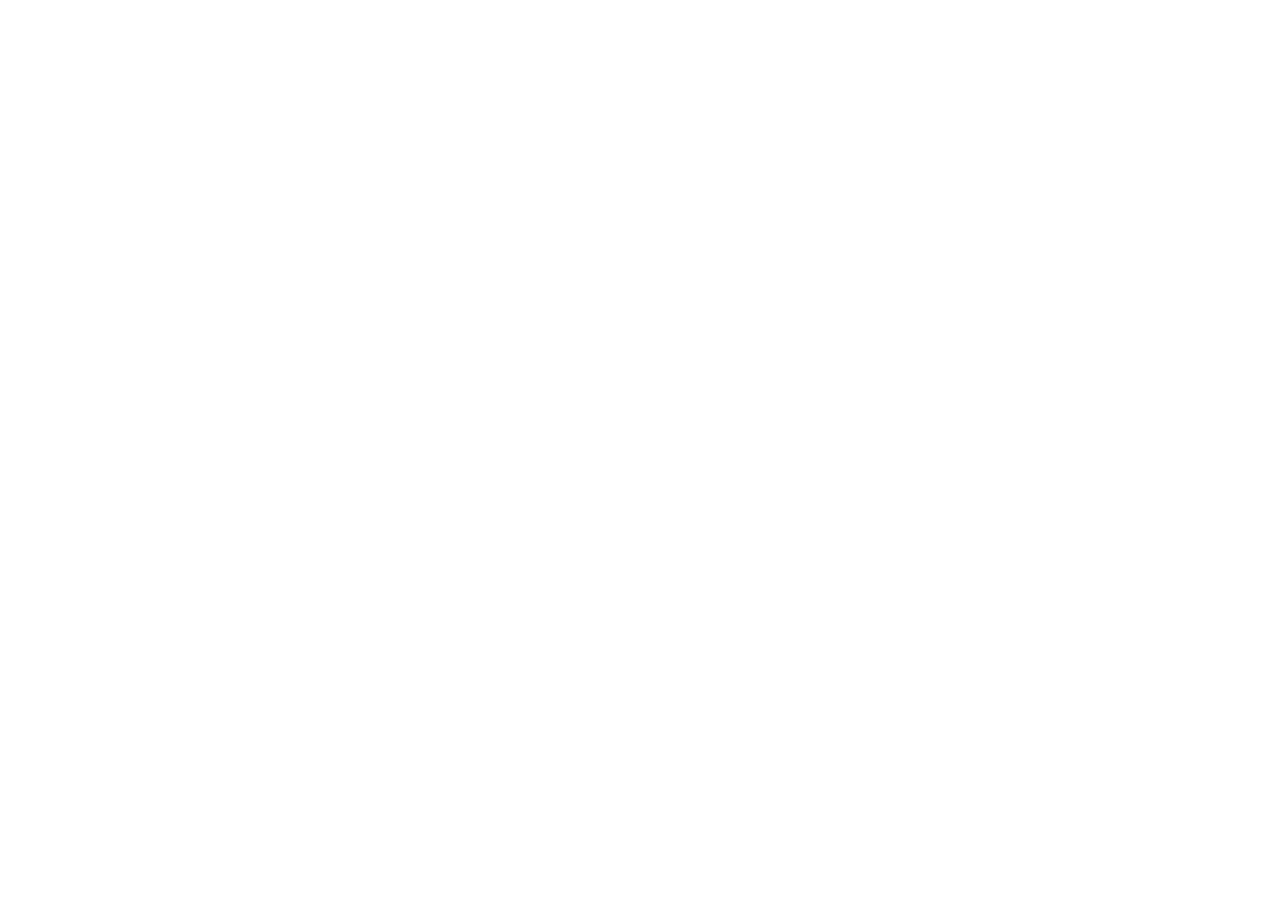
==== index.html @ fb6ebbac "teste" ====
<!DOCTYPE html>
<html lang="en">
<head>
    <meta charset="UTF-8">
    <meta name="viewport" content="width=device-width, initial-scale=1.0">
    <title>Bookmory</title>
</head>
<header>
    
</header>
<body>
    
</body>
</html>
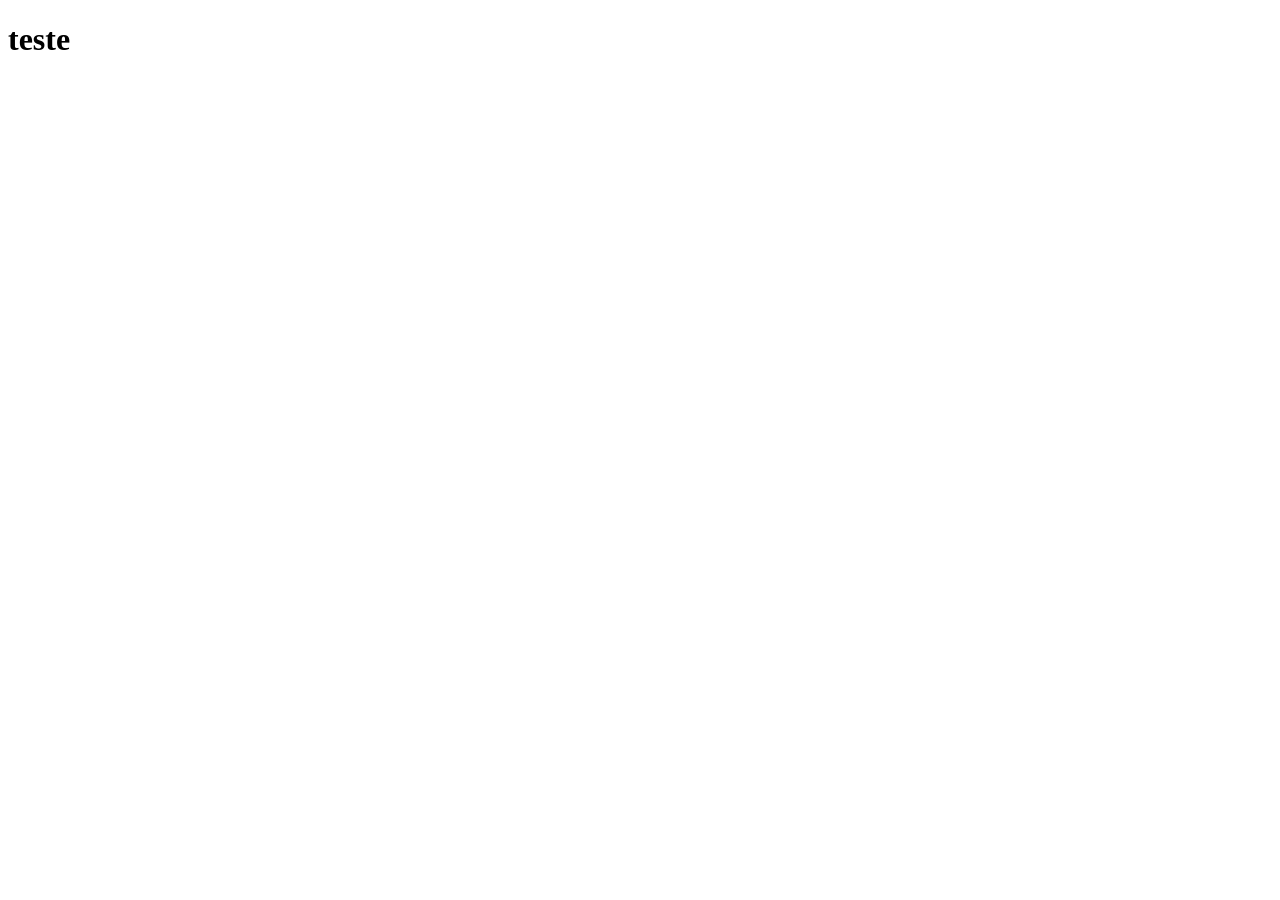
==== commit 6025ff62: "teste" ====
--- a/index.html
+++ b/index.html
@@ -1,14 +1,14 @@
 <!DOCTYPE html>
-<html lang="en">
+<html lang="pt-br">
 <head>
     <meta charset="UTF-8">
     <meta name="viewport" content="width=device-width, initial-scale=1.0">
     <title>Bookmory</title>
 </head>
 <header>
-    
+
 </header>
 <body>
-    
+    <h1>teste</h1>
 </body>
 </html>
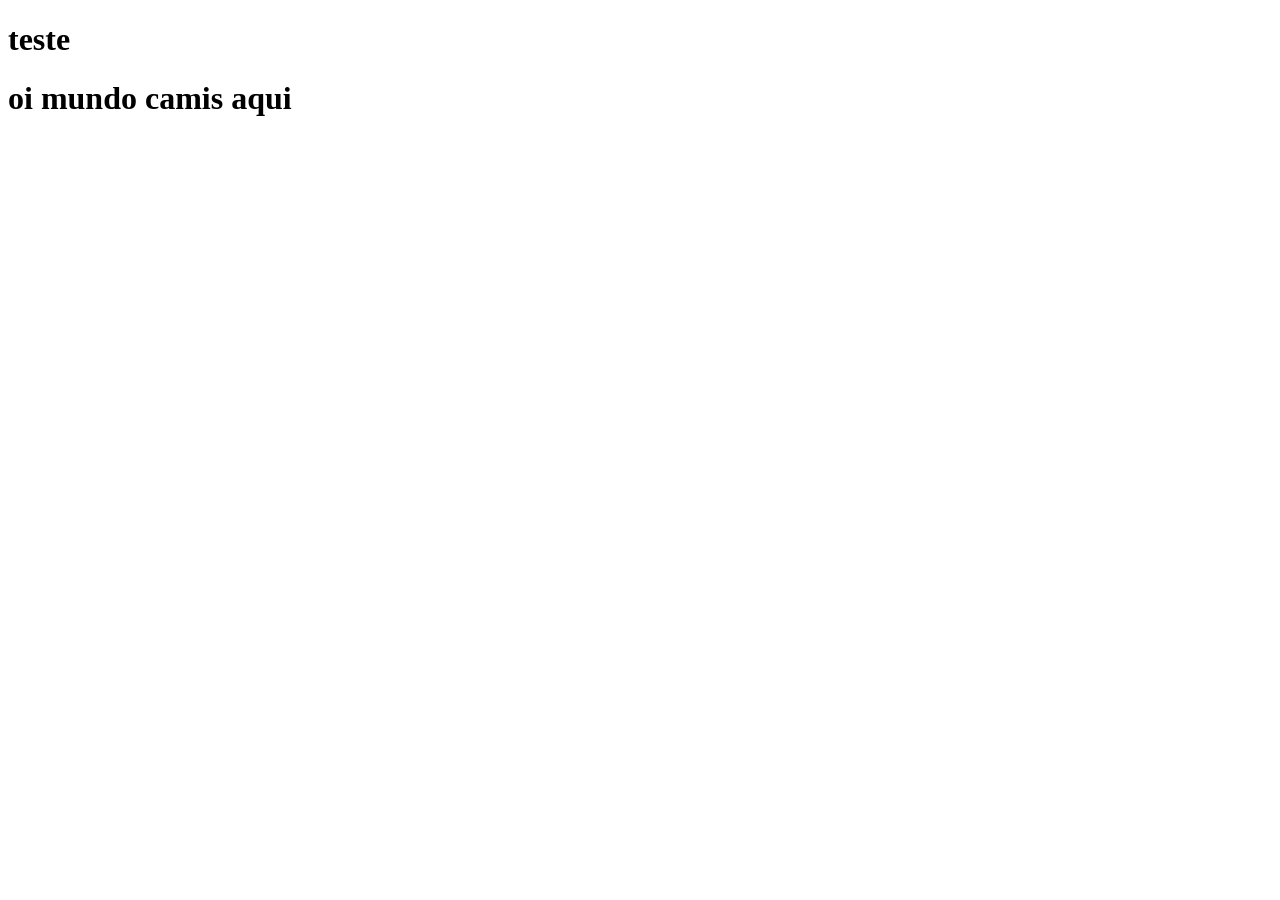
==== commit 2ff22ed0: "ciação do h1" ====
--- a/index.html
+++ b/index.html
@@ -10,5 +10,6 @@
 </header>
 <body>
     <h1>teste</h1>
+    <h1>oi mundo camis aqui</h1>
 </body>
 </html>
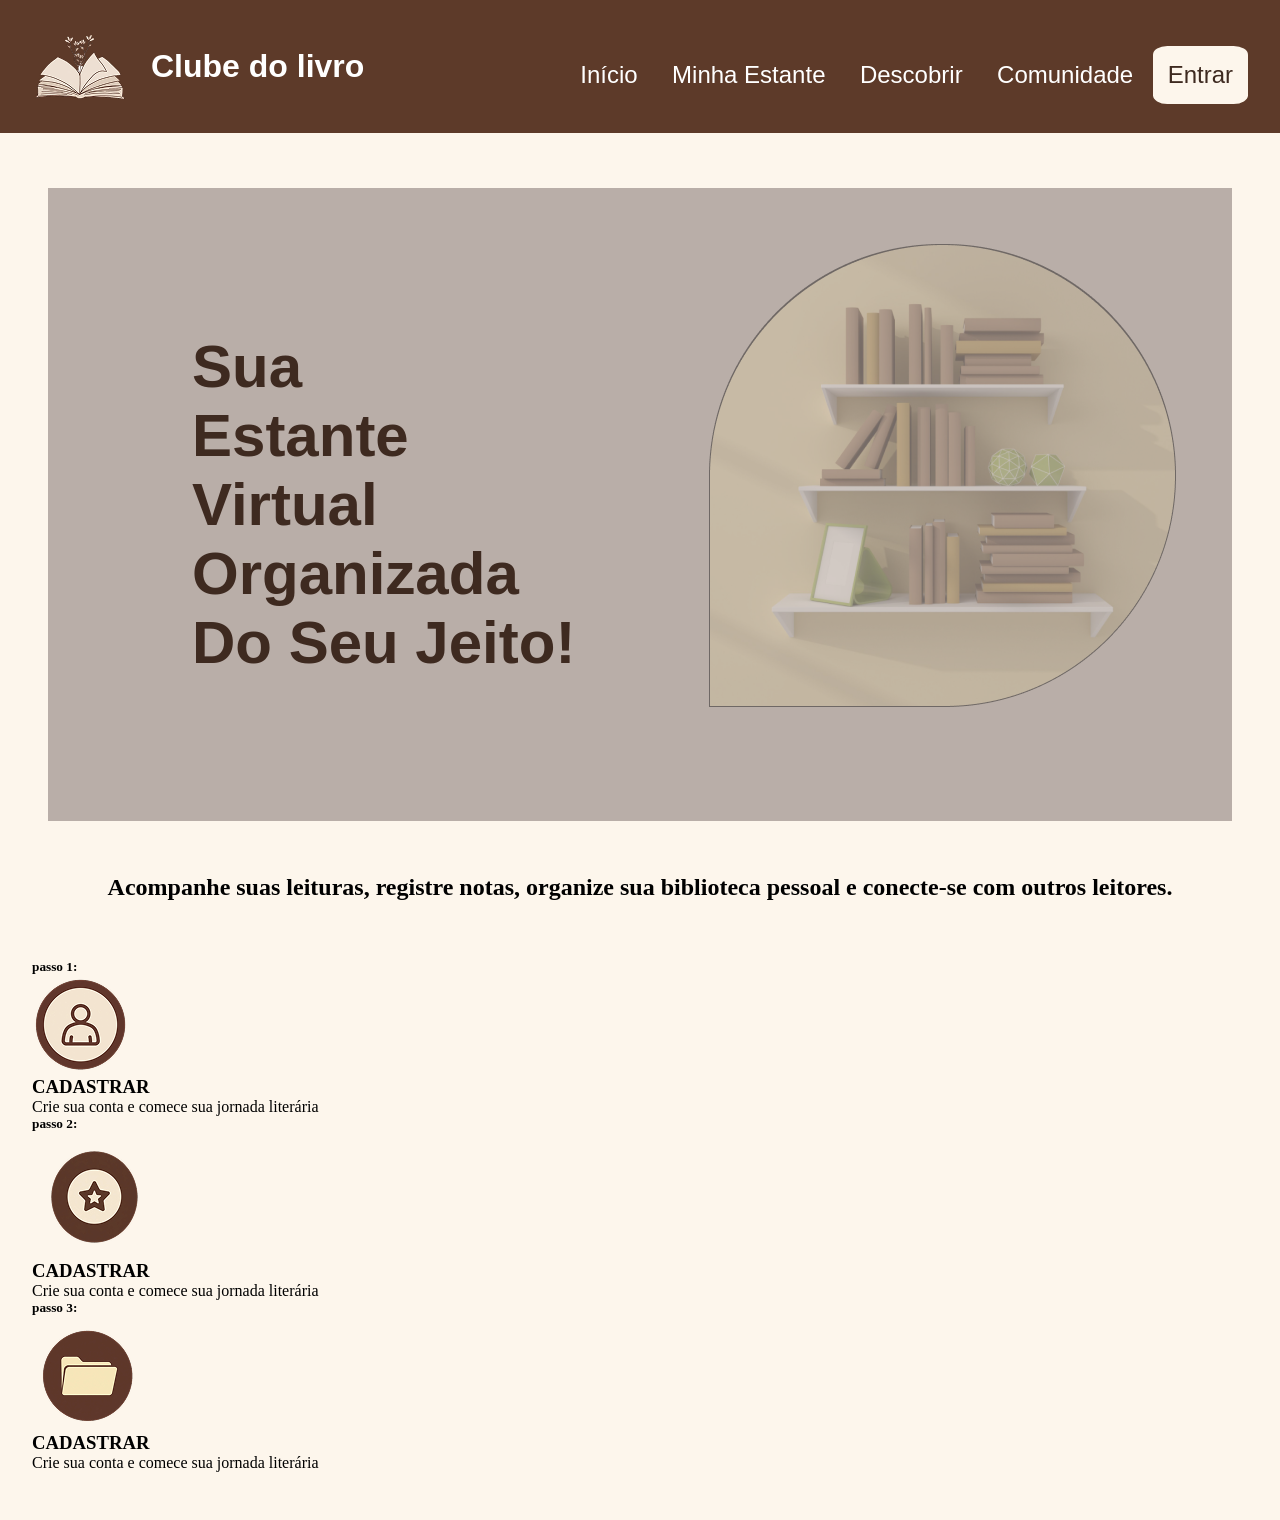
==== commit 31018ff7: "Home1 teste" ====
--- a/index.html
+++ b/index.html
@@ -1,15 +1,67 @@
 <!DOCTYPE html>
 <html lang="pt-br">
+
 <head>
     <meta charset="UTF-8">
     <meta name="viewport" content="width=device-width, initial-scale=1.0">
+    <link rel="stylesheet" href="/css/style.css">
     <title>Bookmory</title>
 </head>
-<header>
 
+<header class="header">
+    <section>
+        <div><img src="assets/HOME_1/Logo.png" alt="Logo"></div>
+        <h1>Clube do livro</h1>
+
+        <nav class="navbar">
+            <a href="pages/Início.html">Início</a>
+            <a href="pages/MinhaEstante.html">Minha Estante</a>
+            <a href="pages/Descobrir.html">Descobrir</a>
+            <a href="pages/Comunidade.html">Comunidade</a>
+            <a href="pages/Entrar.html" class="btn">Entrar</a>
+        </nav>
+
+    </section>
 </header>
+
 <body>
-    <h1>teste</h1>
-    <h1>oi mundo camis aqui</h1>
+    <section class="firstDiv">
+        <div>
+            <h2>Sua <br>Estante Virtual <br> Organizada <br>Do Seu Jeito!</h2>
+        </div>
+
+        <div>
+            <img src="assets/HOME_1/estanteLivros.png" class="imglivro" alt="Livros">
+        </div>
+    </section>
+    <h6>Acompanhe suas leituras, registre notas, organize sua biblioteca pessoal e conecte-se com outros leitores.</h6>
+
+    <section>
+        <div class="box">
+            <div class="cadastrar">
+                <h5>passo 1:</h5>
+                <img src="assets/HOME_1/icon user 1.png" alt="user">
+                <h3>CADASTRAR</h3>
+                <p>Crie sua conta e comece sua jornada literária</h6>
+            </div>
+
+            <div class="avaliar">
+                <h5>passo 2:</h5>
+                <img src="assets/HOME_1/icon estrela 1.png" alt="user">
+                <h3>CADASTRAR</h3>
+                <p>Crie sua conta e comece sua jornada literária</p>
+                </div>
+
+            <div class="organizar">
+                <h5>passo 3:</h5>
+                <img src="assets/HOME_1/icon pasta 1.png" alt="user">
+                <h3>CADASTRAR</h3>
+                <p>Crie sua conta e comece sua jornada literária</p>
+            </div>
+        </div>
+    </section>
+
+
 </body>
+
 </html>
--- a/css/style.css
+++ b/css/style.css
@@ -0,0 +1,122 @@
+:root {
+  --header-color: #5d3a29;
+  --main-color: #fdf6ec;
+  --back-card: #B9AEA8;
+  --txt-color: #3e2a20;
+}
+/* usar o "var" para pegar essas cores */
+/* h2{
+    color: var(--header-color);
+} */
+
+* {
+    margin: 0;
+    padding: 0;
+    outline: none;
+    border: none;
+    text-transform: none;
+    transition: 0.2s linear;
+}
+h1{
+    font-size: 2rem;
+    text-align: left;
+    margin: 0px;
+    color: white;
+}
+
+h6{
+    font-size: 1.5rem;
+    margin: 5px;
+    padding: 5px;
+    text-align: center;
+}
+
+.header{
+    position: fixed;
+    background-color: var(--header-color);
+    top: 0;
+    right: 0;
+    left: 0;
+    z-index: 99;
+    text-decoration: none;
+    font-family: Verdana, Geneva, Tahoma, sans-serif;
+}
+.header h1 {
+    padding: 1.5rem;
+    font-size: 2rem;
+    margin: 0;
+    text-align: left;
+    margin-right: auto;
+}
+
+.header section{
+    display: flex;
+    align-items: center;        justify-content: space-between;
+    padding-top: 1.5rem;
+    padding-bottom: 1.5rem;    
+}
+
+.navbar a{
+    padding: 15px;
+    align-items: center;
+    font-size: 1.5rem;
+    text-decoration: none;
+}
+/* Efeito ao passar o mause */
+.navbar a:hover{
+    border-bottom: 0.1rem solid var(--main-color);
+    padding-bottom: 1rem;
+    font-size: 1.7rem;
+}
+
+a{
+    color: white;
+}
+
+
+body{
+    background-color:var(--main-color);
+    padding-top: 140px;
+}
+
+section{
+    padding: 3rem 2rem;
+    margin: 0 auto;
+    max-width: 1500px;
+}
+
+.firstDiv{
+    display: flex;
+    margin: 3rem;
+    padding: 3rem;
+    gap: 2rem;
+    justify-content: space-between;
+    background-color: var(--back-card);
+    /* border: 1px solid black; */
+    font-size: 2.5rem;
+}
+.firstDiv h2{
+    padding: 6rem;
+    color: var(--txt-color);
+    font-family: 'Segoe UI', Tahoma, Geneva, Verdana, sans-serif;
+}
+
+.firstDiv .imglivro{
+    margin: 0.5rem;
+    align-items: center;
+    margin-left: auto;
+    display: block;
+}
+.btn{
+    background: var(--main-color);
+    color: var(--txt-color);
+    cursor: pointer;
+    margin-top: 1rem;
+    display: inline-block;
+    text-decoration: none;
+    border-radius: 15%;
+}
+
+.box{
+
+}
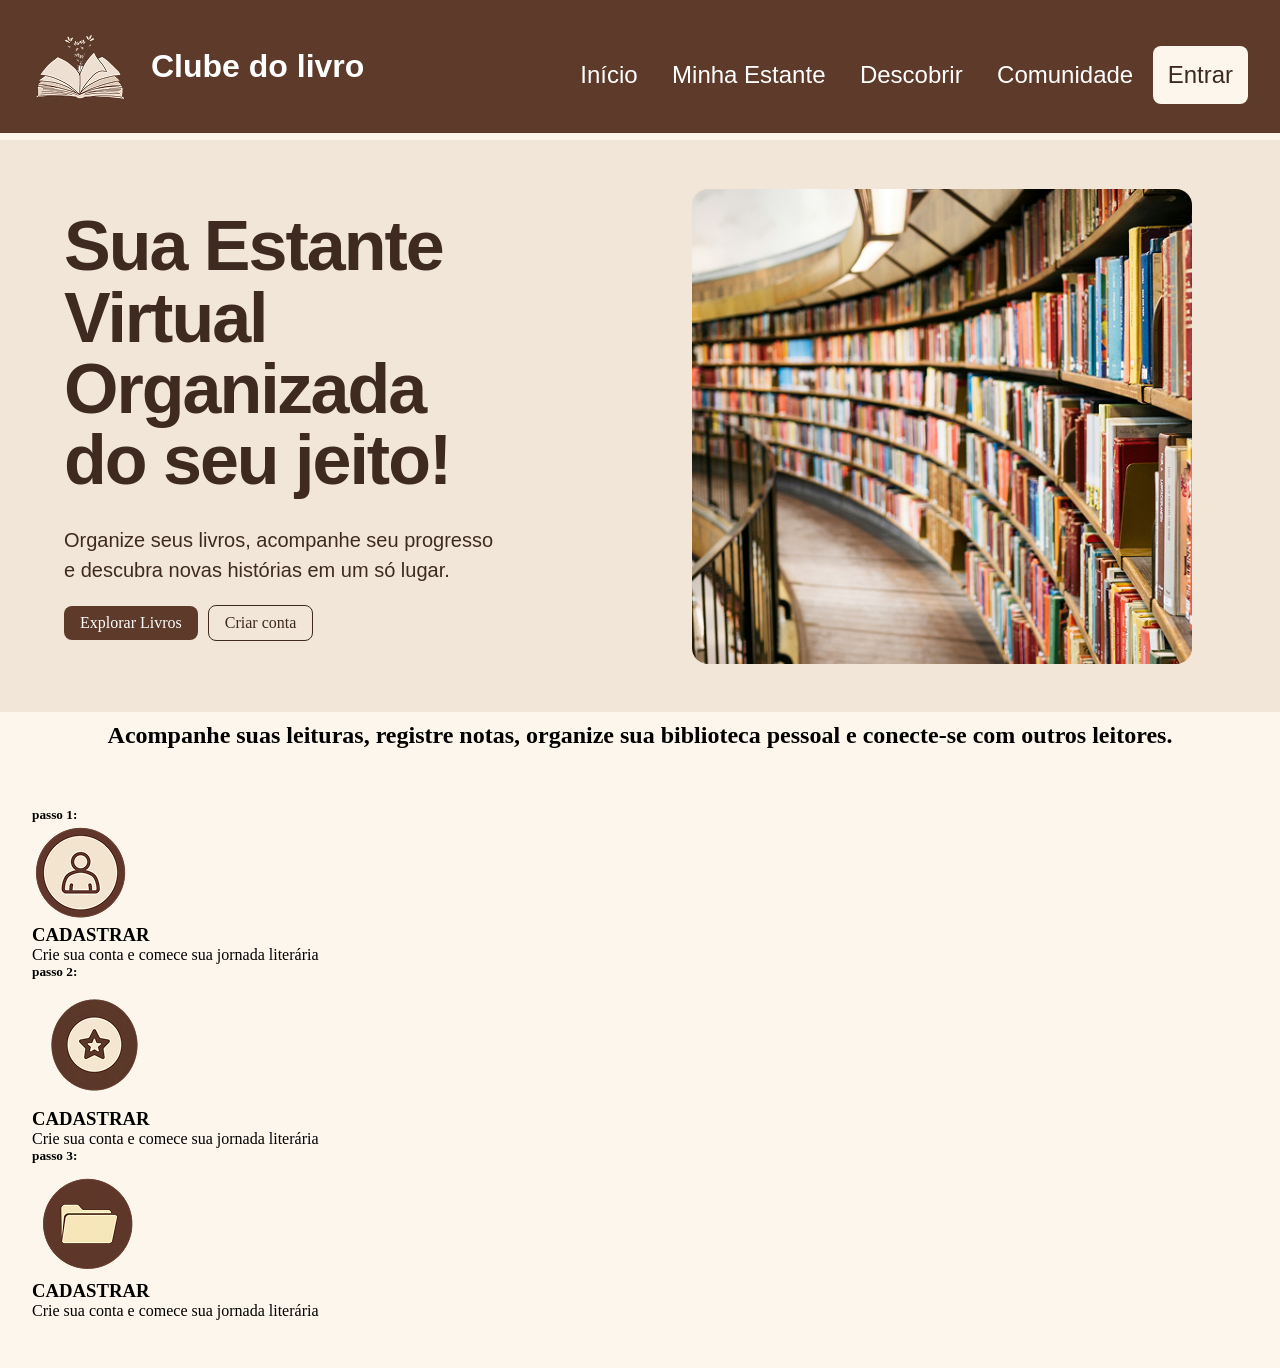
==== commit bcbb5b2d: "arrumando Home e pages/assets" ====
--- a/index.html
+++ b/index.html
@@ -10,7 +10,7 @@
 
 <header class="header">
     <section>
-        <div><img src="assets/HOME_1/Logo.png" alt="Logo"></div>
+        <div><img src="assets/1_HOME_1/Logo.png" alt="Logo"></div>
         <h1>Clube do livro</h1>
 
         <nav class="navbar">
@@ -26,12 +26,17 @@
 
 <body>
     <section class="firstDiv">
-        <div>
-            <h2>Sua <br>Estante Virtual <br> Organizada <br>Do Seu Jeito!</h2>
+        <div class="hero-content">
+            <h2>Sua Estante Virtual<br>Organizada<br>do seu jeito!</h2>
+            <p>Organize seus livros, acompanhe seu progresso e descubra novas histórias em um só lugar.</p>
+            <div class="hero-actions">
+                <a class="btn2" href="pages/Descobrir.html">Explorar Livros</a>
+                <a class="btn3" href="pages/Cadastro.html">Criar conta</a>
+            </div>
         </div>
 
         <div>
-            <img src="assets/HOME_1/estanteLivros.png" class="imglivro" alt="Livros">
+            <img src="assets/1_HOME_1/biblioteca.png" class="imglivro" alt="Livros">
         </div>
     </section>
     <h6>Acompanhe suas leituras, registre notas, organize sua biblioteca pessoal e conecte-se com outros leitores.</h6>
@@ -40,21 +45,21 @@
         <div class="box">
             <div class="cadastrar">
                 <h5>passo 1:</h5>
-                <img src="assets/HOME_1/icon user 1.png" alt="user">
+                <img src="assets/1_HOME_1/icon user 1.png" alt="user">
                 <h3>CADASTRAR</h3>
                 <p>Crie sua conta e comece sua jornada literária</h6>
             </div>
 
             <div class="avaliar">
                 <h5>passo 2:</h5>
-                <img src="assets/HOME_1/icon estrela 1.png" alt="user">
+                <img src="assets/1_HOME_1/icon estrela 1.png" alt="user">
                 <h3>CADASTRAR</h3>
                 <p>Crie sua conta e comece sua jornada literária</p>
                 </div>
 
             <div class="organizar">
                 <h5>passo 3:</h5>
-                <img src="assets/HOME_1/icon pasta 1.png" alt="user">
+                <img src="assets/1_HOME_1/icon pasta 1.png" alt="user">
                 <h3>CADASTRAR</h3>
                 <p>Crie sua conta e comece sua jornada literária</p>
             </div>
--- a/css/style.css
+++ b/css/style.css
@@ -1,5 +1,7 @@
 :root {
   --header-color: #5d3a29;
+  --cor-fundo1home: #F1E6D8; 
+  --cor-fundoCard: #FBF7F0;
   --main-color: #fdf6ec;
   --back-card: #B9AEA8;
   --txt-color: #3e2a20;
@@ -40,6 +42,7 @@
     z-index: 99;
     text-decoration: none;
     font-family: Verdana, Geneva, Tahoma, sans-serif;
+    /* border-radius: 0 0 35px 35px; */
 }
 .header h1 {
     padding: 1.5rem;
@@ -86,26 +89,52 @@
 }
 
 .firstDiv{
-    display: flex;
-    margin: 3rem;
-    padding: 3rem;
-    gap: 2rem;
-    justify-content: space-between;
-    background-color: var(--back-card);
-    /* border: 1px solid black; */
-    font-size: 2.5rem;
+    display: grid;
+    grid-template-columns: minmax(0, 1fr) 380px;
+    margin: auto;
+    min-height: 500px;
+    padding: 36px 64px;
+    align-items: center;
+    gap: 64px;
+    background-color: var(--cor-fundo1home);
+    max-width: none;
+    font-size: 3rem;
 }
 .firstDiv h2{
-    padding: 6rem;
+    margin: 0 0 28px;
     color: var(--txt-color);
     font-family: 'Segoe UI', Tahoma, Geneva, Verdana, sans-serif;
+    font-size: 70px;
+    line-height: 1.02;
+    letter-spacing: -2px;
+}
+
+.hero-content {
+    max-width: 430px;
+}
+
+.hero-content p {
+    max-width: 430px;
+    margin-bottom: 20px;
+    color: var(--txt-color);
+    font-family: 'Segoe UI', Tahoma, Geneva, Verdana, sans-serif;
+    font-size: 20px;
+    line-height: 1.5;
+}
+
+.hero-actions {
+    display: flex;
+    align-items: center;
+    gap: 10px;
 }
 
 .firstDiv .imglivro{
-    margin: 0.5rem;
-    align-items: center;
-    margin-left: auto;
+    width: 500px;
+    height: 475px;
+    object-fit: cover;
+    margin: -9rem;
     display: block;
+    border-radius: 16px;
 }
 .btn{
     background: var(--main-color);
@@ -114,9 +143,50 @@
     margin-top: 1rem;
     display: inline-block;
     text-decoration: none;
-    border-radius: 15%;
+    border-radius: 8px;
 }
 
-.box{
+.btn2{
+    background: var(--header-color);
+    color: white;
+    cursor: pointer;
+    padding: 8px 16px;
+    display: inline-block;
+    text-align: center;
+    text-decoration: none;
+    border-radius: 8px;
+    font-size: 1rem;
+}
 
+.btn3{
+    color: var(--txt-color);
+    cursor: pointer;
+    padding: 8px 16px;
+    display: inline-block;
+    text-align: center;
+    text-decoration: none;
+    border: 1px solid var(--txt-color);
+    border-radius: 8px;
+    background: var(--cor-fundo1home);
+    font-size: 1rem;
+}
+
+@media (max-width: 900px) {
+    .firstDiv {
+        grid-template-columns: 1fr;
+        text-align: center;
+    }
+
+    .hero-actions {
+        justify-content: center;
+    }
+
+    .hero-content p {
+        margin-left: auto;
+        margin-right: auto;
+    }
+
+    .firstDiv .imglivro {
+        margin: 1rem auto 0;
+    }
 }
